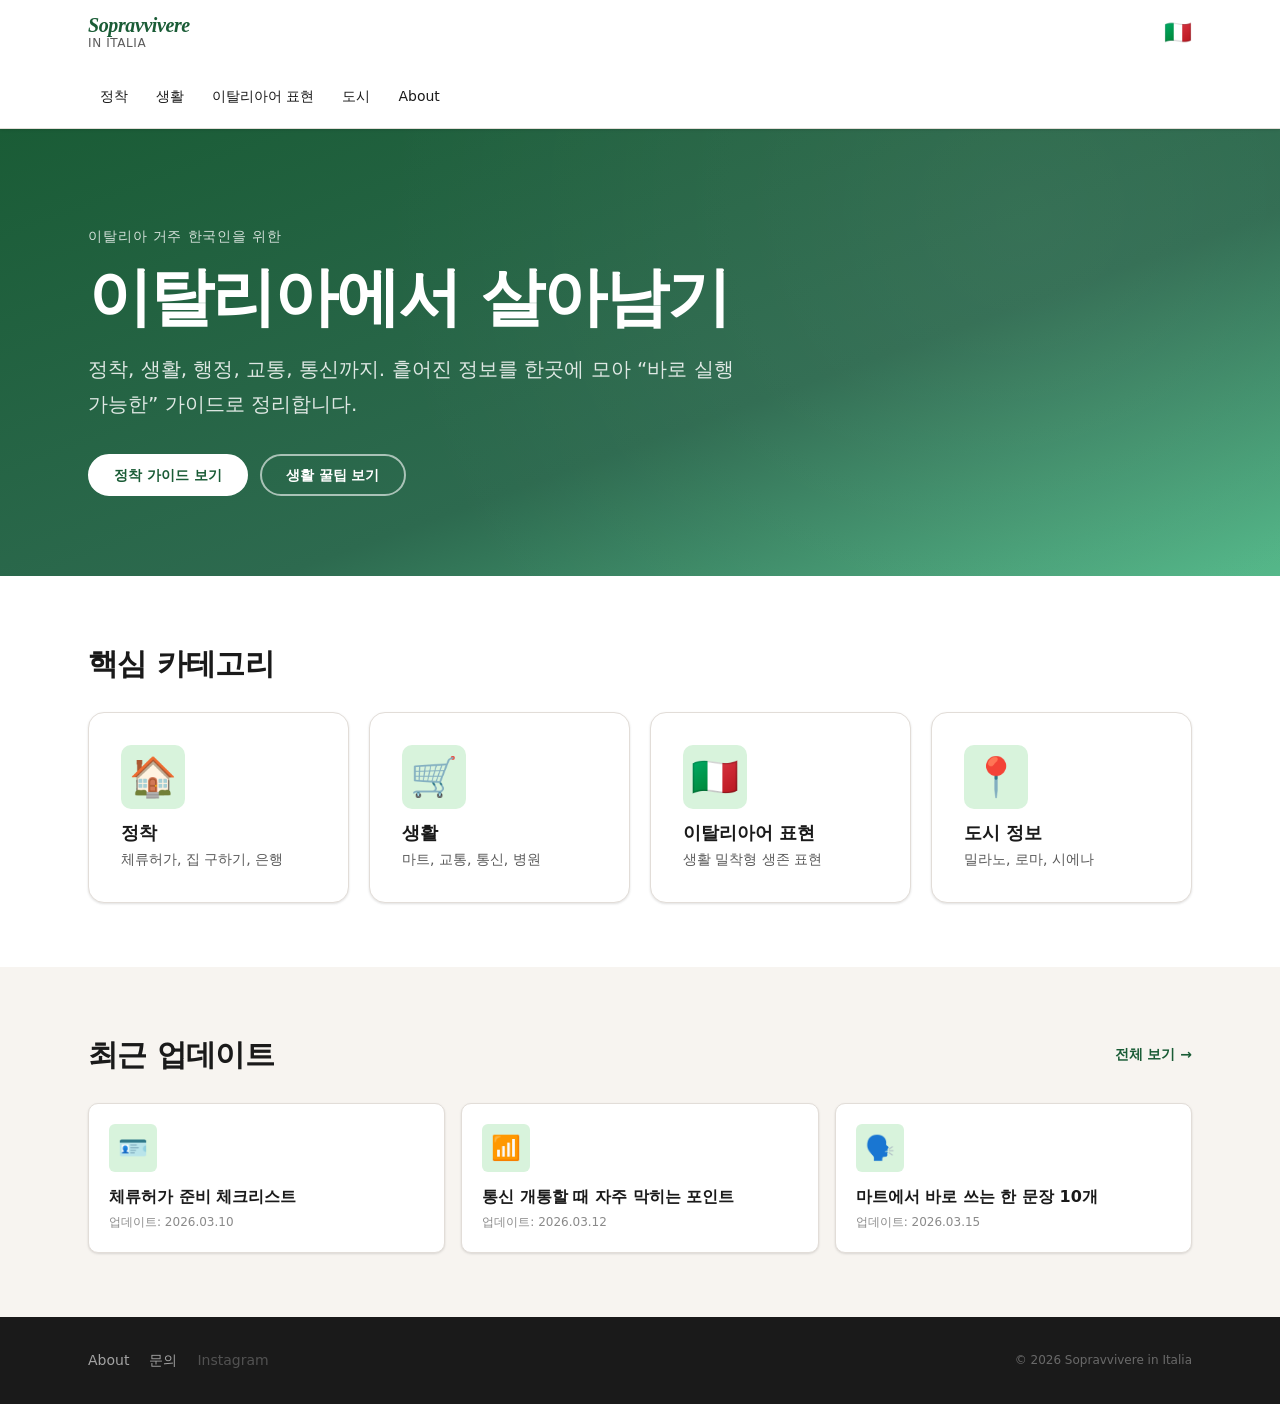
==== index.html @ 5e6b5a8c "rename to index" ====
<!doctype html>
<html lang="ko">
  <head>
    <meta charset="utf-8" />
    <meta name="viewport" content="width=device-width, initial-scale=1" />
    <title>Sopravvivere in Italia | 이탈리아 생존 가이드</title>
    <meta
      name="description"
      content="이탈리아 거주 한국인(유학생 등)을 위한 실전 정착·생활·표현 가이드 반응형 웹"
    />

    <link rel="stylesheet" href="./css/reset.css" />
    <link rel="stylesheet" href="./css/style.css" />
    <link rel="stylesheet" href="./css/responsive.css" />
  </head>

  <body>
    <a class="skip-link" href="#main">본문 바로가기</a>

    <header class="site-header">
      <div class="container header-inner">
        <button
          class="icon-btn"
          type="button"
          aria-label="메뉴 열기"
          aria-expanded="false"
          aria-controls="site-nav"
          id="menuBtn"
        >
          ☰
        </button>

        <a class="brand" href="./index.html">
          <span class="brand-title">Sopravvivere</span>
          <span class="brand-sub">in Italia</span>
        </a>

        <div class="header-right">
          <span class="badge" aria-label="이탈리아">🇮🇹</span>
        </div>
      </div>

      <nav class="site-nav" id="site-nav" aria-label="주요 메뉴">
        <div class="container nav-inner">
          <a href="./pages/settlement.html">정착</a>
          <a href="./pages/life.html">생활</a>
          <a href="./pages/italian.html">이탈리아어 표현</a>
          <a href="./pages/city-milano.html">도시</a>
          <a href="./about.html">About</a>
        </div>
      </nav>
    </header>

    <main id="main">
      <section class="hero">
        <div class="container hero-inner">
          <p class="hero-kicker">이탈리아 거주 한국인을 위한</p>
          <h1 class="hero-title">이탈리아에서 살아남기</h1>
          <p class="hero-desc">
            정착, 생활, 행정, 교통, 통신까지. 흩어진 정보를 한곳에 모아
            “바로 실행 가능한” 가이드로 정리합니다.
          </p>

          <div class="hero-actions">
            <a class="btn btn-primary" href="./pages/settlement.html">정착 가이드 보기</a>
            <a class="btn btn-secondary" href="./pages/life.html">생활 꿀팁 보기</a>
          </div>
        </div>
      </section>

      <section class="section">
        <div class="container">
          <h2 class="section-title">핵심 카테고리</h2>

          <div class="card-grid">
            <a class="card" href="./pages/settlement.html">
              <div class="card-icon" aria-hidden="true">🏠</div>
              <div class="card-body">
                <h3 class="card-title">정착</h3>
                <p class="card-desc">체류허가, 집 구하기, 은행</p>
              </div>
            </a>

            <a class="card" href="./pages/life.html">
              <div class="card-icon" aria-hidden="true">🛒</div>
              <div class="card-body">
                <h3 class="card-title">생활</h3>
                <p class="card-desc">마트, 교통, 통신, 병원</p>
              </div>
            </a>

            <a class="card" href="./pages/italian.html">
              <div class="card-icon" aria-hidden="true">🇮🇹</div>
              <div class="card-body">
                <h3 class="card-title">이탈리아어 표현</h3>
                <p class="card-desc">생활 밀착형 생존 표현</p>
              </div>
            </a>

            <a class="card" href="./pages/city-milano.html">
              <div class="card-icon" aria-hidden="true">📍</div>
              <div class="card-body">
                <h3 class="card-title">도시 정보</h3>
                <p class="card-desc">밀라노, 로마, 시에나</p>
              </div>
            </a>
          </div>
        </div>
      </section>

      <section class="section section-muted">
        <div class="container">
          <div class="section-head">
            <h2 class="section-title">최근 업데이트</h2>
            <a class="link" href="./pages/life.html">전체 보기 →</a>
          </div>

          <div class="post-list">
            <a class="post" href="./pages/settlement.html">
              <div class="post-thumb" aria-hidden="true">🪪</div>
              <div class="post-body">
                <h3 class="post-title">체류허가 준비 체크리스트</h3>
                <p class="post-meta">업데이트: 2026.03.10</p>
              </div>
              <span class="post-arrow" aria-hidden="true">›</span>
            </a>

            <a class="post" href="./pages/life.html">
              <div class="post-thumb" aria-hidden="true">📶</div>
              <div class="post-body">
                <h3 class="post-title">통신 개통할 때 자주 막히는 포인트</h3>
                <p class="post-meta">업데이트: 2026.03.12</p>
              </div>
              <span class="post-arrow" aria-hidden="true">›</span>
            </a>

            <a class="post" href="./pages/italian.html">
              <div class="post-thumb" aria-hidden="true">🗣️</div>
              <div class="post-body">
                <h3 class="post-title">마트에서 바로 쓰는 한 문장 10개</h3>
                <p class="post-meta">업데이트: 2026.03.15</p>
              </div>
              <span class="post-arrow" aria-hidden="true">›</span>
            </a>
          </div>
        </div>
      </section>
    </main>

    <footer class="site-footer">
      <div class="container footer-inner">
        <nav class="footer-nav" aria-label="푸터 링크">
          <a href="./about.html">About</a>
          <a href="./about.html#contact">문의</a>
          <a href="#" aria-disabled="true">Instagram</a>
        </nav>
        <p class="footer-copy">© 2026 Sopravvivere in Italia</p>
      </div>
    </footer>

    <script src="./js/main.js"></script>
  </body>
</html>
---- css/style.css ----
/* ============================================================
   style.css — Sopravvivere in Italia
   모바일 우선(Mobile-First) 기본 스타일
   브레이크포인트는 responsive.css에서 처리
   ============================================================ */

/* ──────────────────────────────────────────────
   1. 디자인 토큰 (CSS 커스텀 프로퍼티)
   ────────────────────────────────────────────── */
:root {
  /* 컬러 */
  --color-green-dark:   #1a5c36;
  --color-green:        #2d6a4f;
  --color-green-light:  #52b788;
  --color-green-pale:   #d8f3dc;
  --color-red:          #c0523f;
  --color-red-pale:     #fbe8e5;

  --color-bg:           #ffffff;
  --color-bg-muted:     #f7f4f0;
  --color-bg-dark:      #1a1a1a;

  --color-text:         #1a1a1a;
  --color-text-muted:   #5a5a5a;
  --color-text-light:   #8a8a8a;
  --color-border:       #e2ddd8;

  /* 타이포 */
  --font-sans: 'Pretendard', 'Apple SD Gothic Neo', 'Noto Sans KR',
               system-ui, -apple-system, sans-serif;
  --font-serif: 'Georgia', 'Times New Roman', serif;

  /* 스케일 */
  --text-xs:   0.75rem;   /*  12px */
  --text-sm:   0.875rem;  /*  14px */
  --text-base: 1rem;      /*  16px */
  --text-lg:   1.125rem;  /*  18px */
  --text-xl:   1.25rem;   /*  20px */
  --text-2xl:  1.5rem;    /*  24px */
  --text-3xl:  1.875rem;  /*  30px */
  --text-4xl:  2.25rem;   /*  36px */

  /* 간격 */
  --space-1:  0.25rem;
  --space-2:  0.5rem;
  --space-3:  0.75rem;
  --space-4:  1rem;
  --space-5:  1.25rem;
  --space-6:  1.5rem;
  --space-8:  2rem;
  --space-10: 2.5rem;
  --space-12: 3rem;
  --space-16: 4rem;

  /* 반경 */
  --radius-sm:  6px;
  --radius-md:  10px;
  --radius-lg:  16px;
  --radius-full: 9999px;

  /* 그림자 */
  --shadow-sm:  0 1px 3px rgba(0,0,0,.08), 0 1px 2px rgba(0,0,0,.05);
  --shadow-md:  0 4px 12px rgba(0,0,0,.10), 0 2px 4px rgba(0,0,0,.06);
  --shadow-lg:  0 8px 24px rgba(0,0,0,.12), 0 4px 8px rgba(0,0,0,.07);

  /* 트랜지션 */
  --transition-fast:   150ms ease;
  --transition-base:   250ms ease;

  /* 레이아웃 */
  --container-max:  1200px;
  --container-px:   var(--space-4);
  --header-height:  56px;
}

/* ──────────────────────────────────────────────
   2. 글로벌 기본값
   ────────────────────────────────────────────── */
body {
  font-family: var(--font-sans);
  font-size: var(--text-base);
  color: var(--color-text);
  background-color: var(--color-bg);
}

/* ──────────────────────────────────────────────
   3. 레이아웃 유틸리티
   ────────────────────────────────────────────── */
.container {
  width: 100%;
  max-width: var(--container-max);
  margin-inline: auto;
  padding-inline: var(--container-px);
}

/* ──────────────────────────────────────────────
   4. 접근성
   ────────────────────────────────────────────── */
.skip-link {
  position: absolute;
  top: -100%;
  left: var(--space-4);
  z-index: 9999;
  padding: var(--space-2) var(--space-4);
  background: var(--color-green-dark);
  color: #fff;
  font-size: var(--text-sm);
  border-radius: var(--radius-sm);
  transition: top var(--transition-fast);
}
.skip-link:focus {
  top: var(--space-2);
}

/* ──────────────────────────────────────────────
   5. 헤더
   ────────────────────────────────────────────── */
.site-header {
  position: sticky;
  top: 0;
  z-index: 100;
  background: var(--color-bg);
  border-bottom: 1px solid var(--color-border);
  box-shadow: var(--shadow-sm);
}

.header-inner {
  display: flex;
  align-items: center;
  justify-content: space-between;
  height: var(--header-height);
  gap: var(--space-3);
}

/* 햄버거 버튼 */
.icon-btn {
  display: flex;
  align-items: center;
  justify-content: center;
  width: 40px;
  height: 40px;
  font-size: var(--text-xl);
  border-radius: var(--radius-sm);
  color: var(--color-text);
  transition: background var(--transition-fast);
  flex-shrink: 0;
}
.icon-btn:hover,
.icon-btn:focus-visible {
  background: var(--color-bg-muted);
}

/* 브랜드 로고 */
.brand {
  display: flex;
  flex-direction: column;
  line-height: 1.1;
  gap: 1px;
}
.brand-title {
  font-size: var(--text-lg);
  font-weight: 700;
  color: var(--color-green-dark);
  letter-spacing: -0.02em;
  font-family: var(--font-serif);
  font-style: italic;
}
.brand-sub {
  font-size: var(--text-xs);
  color: var(--color-text-muted);
  letter-spacing: 0.05em;
  text-transform: uppercase;
}

/* 헤더 우측 */
.header-right {
  display: flex;
  align-items: center;
  gap: var(--space-2);
}
.badge {
  font-size: 1.4rem;
  line-height: 1;
}

/* ──────────────────────────────────────────────
   6. 네비게이션
   ────────────────────────────────────────────── */
.site-nav {
  /* 모바일: 기본 숨김 */
  display: none;
  border-top: 1px solid var(--color-border);
  background: var(--color-bg);
}
.site-nav.is-open {
  display: block;
}

.nav-inner {
  display: flex;
  flex-direction: column;
  padding-block: var(--space-3);
}
.nav-inner a {
  padding: var(--space-3) var(--space-2);
  font-size: var(--text-sm);
  font-weight: 500;
  color: var(--color-text);
  border-radius: var(--radius-sm);
  transition: background var(--transition-fast), color var(--transition-fast);
}
.nav-inner a:hover,
.nav-inner a[aria-current="page"] {
  background: var(--color-green-pale);
  color: var(--color-green-dark);
}

/* ──────────────────────────────────────────────
   7. 버튼
   ────────────────────────────────────────────── */
.btn {
  display: inline-flex;
  align-items: center;
  justify-content: center;
  gap: var(--space-2);
  padding: var(--space-3) var(--space-6);
  font-size: var(--text-sm);
  font-weight: 600;
  line-height: 1;
  border-radius: var(--radius-full);
  border: 2px solid transparent;
  transition:
    background  var(--transition-base),
    color       var(--transition-base),
    border-color var(--transition-base),
    box-shadow  var(--transition-base),
    transform   var(--transition-fast);
  white-space: nowrap;
  cursor: pointer;
}
.btn:active {
  transform: scale(0.97);
}

/* Primary: 초록 채우기 */
.btn-primary {
  background: var(--color-green-dark);
  color: #fff;
  border-color: var(--color-green-dark);
}
.btn-primary:hover,
.btn-primary:focus-visible {
  background: var(--color-green);
  border-color: var(--color-green);
  box-shadow: 0 4px 14px rgba(45,106,79,.35);
}

/* Secondary: 테두리 스타일 */
.btn-secondary {
  background: transparent;
  color: var(--color-green-dark);
  border-color: var(--color-green-dark);
}
.btn-secondary:hover,
.btn-secondary:focus-visible {
  background: var(--color-green-pale);
  box-shadow: 0 4px 14px rgba(45,106,79,.15);
}

/* 텍스트 링크 */
.link {
  font-size: var(--text-sm);
  font-weight: 600;
  color: var(--color-green-dark);
  transition: color var(--transition-fast);
}
.link:hover {
  color: var(--color-green);
  text-decoration: underline;
  text-underline-offset: 3px;
}

/* ──────────────────────────────────────────────
   8. 히어로 섹션
   ────────────────────────────────────────────── */
.hero {
  background: linear-gradient(
    160deg,
    var(--color-green-dark) 0%,
    var(--color-green) 60%,
    var(--color-green-light) 100%
  );
  color: #fff;
  padding-block: var(--space-16) var(--space-12);
  position: relative;
  overflow: hidden;
}
.hero::before {
  /* 배경 장식 */
  content: '';
  position: absolute;
  inset: 0;
  background-image: radial-gradient(circle at 80% 20%, rgba(255,255,255,.06) 0%, transparent 60%);
  pointer-events: none;
}

.hero-inner {
  position: relative;
  z-index: 1;
}

.hero-kicker {
  font-size: var(--text-sm);
  font-weight: 500;
  letter-spacing: 0.06em;
  text-transform: uppercase;
  opacity: .8;
  margin-bottom: var(--space-3);
}
.hero-title {
  font-size: var(--text-3xl);
  font-weight: 800;
  line-height: 1.2;
  letter-spacing: -0.03em;
  margin-bottom: var(--space-4);
}
.hero-desc {
  font-size: var(--text-base);
  line-height: 1.75;
  opacity: .85;
  max-width: 52ch;
  margin-bottom: var(--space-8);
}

.hero-actions {
  display: flex;
  flex-wrap: wrap;
  gap: var(--space-3);
}
/* 히어로 안에서는 버튼 색 반전 */
.hero-actions .btn-primary {
  background: #fff;
  color: var(--color-green-dark);
  border-color: #fff;
}
.hero-actions .btn-primary:hover {
  background: var(--color-green-pale);
  border-color: var(--color-green-pale);
  box-shadow: 0 4px 14px rgba(0,0,0,.20);
}
.hero-actions .btn-secondary {
  color: #fff;
  border-color: rgba(255,255,255,.6);
}
.hero-actions .btn-secondary:hover {
  background: rgba(255,255,255,.15);
  border-color: #fff;
  box-shadow: none;
}

/* ──────────────────────────────────────────────
   9. 섹션 공통
   ────────────────────────────────────────────── */
.section {
  padding-block: var(--space-12);
}
.section-muted {
  background: var(--color-bg-muted);
}

.section-title {
  font-size: var(--text-2xl);
  font-weight: 700;
  letter-spacing: -0.02em;
  color: var(--color-text);
  margin-bottom: var(--space-6);
}

.section-head {
  display: flex;
  align-items: center;
  justify-content: space-between;
  margin-bottom: var(--space-6);
}
.section-head .section-title {
  margin-bottom: 0;
}

/* ──────────────────────────────────────────────
   10. 카드 그리드
   ────────────────────────────────────────────── */
.card-grid {
  display: grid;
  /* 모바일: 1열 */
  grid-template-columns: 1fr;
  gap: var(--space-4);
}

/* ──────────────────────────────────────────────
   11. 카드 컴포넌트
   ────────────────────────────────────────────── */
.card {
  display: flex;
  flex-direction: row;
  align-items: center;
  gap: var(--space-4);
  padding: var(--space-5);
  background: var(--color-bg);
  border: 1px solid var(--color-border);
  border-radius: var(--radius-lg);
  box-shadow: var(--shadow-sm);
  transition:
    box-shadow var(--transition-base),
    transform  var(--transition-base),
    border-color var(--transition-base);
  text-decoration: none;
  color: var(--color-text);
}
.card:hover,
.card:focus-visible {
  box-shadow: var(--shadow-md);
  transform: translateY(-2px);
  border-color: var(--color-green-light);
}
.card:active {
  transform: translateY(0);
}

.card-icon {
  font-size: 2rem;
  line-height: 1;
  flex-shrink: 0;
  width: 52px;
  height: 52px;
  display: flex;
  align-items: center;
  justify-content: center;
  background: var(--color-green-pale);
  border-radius: var(--radius-md);
}
.card-body {
  flex: 1;
  min-width: 0;
}
.card-title {
  font-size: var(--text-base);
  font-weight: 700;
  color: var(--color-text);
  margin-bottom: var(--space-1);
  line-height: 1.3;
}
.card-desc {
  font-size: var(--text-sm);
  color: var(--color-text-muted);
  line-height: 1.5;
  white-space: nowrap;
  overflow: hidden;
  text-overflow: ellipsis;
}

/* ──────────────────────────────────────────────
   12. 포스트 리스트
   ────────────────────────────────────────────── */
.post-list {
  display: flex;
  flex-direction: column;
  gap: var(--space-3);
}

.post {
  display: flex;
  align-items: center;
  gap: var(--space-4);
  padding: var(--space-4) var(--space-5);
  background: var(--color-bg);
  border: 1px solid var(--color-border);
  border-radius: var(--radius-md);
  box-shadow: var(--shadow-sm);
  text-decoration: none;
  color: var(--color-text);
  transition:
    box-shadow   var(--transition-base),
    border-color var(--transition-base),
    transform    var(--transition-base);
}
.post:hover,
.post:focus-visible {
  box-shadow: var(--shadow-md);
  border-color: var(--color-green-light);
  transform: translateX(3px);
}

.post-thumb {
  font-size: 1.5rem;
  line-height: 1;
  flex-shrink: 0;
  width: 44px;
  height: 44px;
  display: flex;
  align-items: center;
  justify-content: center;
  background: var(--color-green-pale);
  border-radius: var(--radius-sm);
}
.post-body {
  flex: 1;
  min-width: 0;
}
.post-title {
  font-size: var(--text-base);
  font-weight: 600;
  color: var(--color-text);
  margin-bottom: var(--space-1);
  white-space: nowrap;
  overflow: hidden;
  text-overflow: ellipsis;
}
.post-meta {
  font-size: var(--text-xs);
  color: var(--color-text-light);
}
.post-arrow {
  font-size: var(--text-xl);
  color: var(--color-text-light);
  flex-shrink: 0;
  transition: transform var(--transition-fast), color var(--transition-fast);
}
.post:hover .post-arrow {
  transform: translateX(3px);
  color: var(--color-green-dark);
}

/* ──────────────────────────────────────────────
   13. 푸터
   ────────────────────────────────────────────── */
.site-footer {
  background: var(--color-bg-dark);
  color: rgba(255,255,255,.7);
  padding-block: var(--space-8);
}

.footer-inner {
  display: flex;
  flex-direction: column;
  align-items: center;
  gap: var(--space-4);
  text-align: center;
}

.footer-nav {
  display: flex;
  flex-wrap: wrap;
  justify-content: center;
  gap: var(--space-2) var(--space-5);
}
.footer-nav a {
  font-size: var(--text-sm);
  color: rgba(255,255,255,.6);
  transition: color var(--transition-fast);
}
.footer-nav a:hover {
  color: #fff;
}
.footer-nav a[aria-disabled="true"] {
  cursor: default;
  opacity: .4;
  pointer-events: none;
}

.footer-copy {
  font-size: var(--text-xs);
  color: rgba(255,255,255,.35);
}
---- css/responsive.css ----
/* ============================================================
   responsive.css — Sopravvivere in Italia
   모바일 우선 브레이크포인트 재정의
   ─────────────────────────────────────────────
   sm  : 480px  (큰 폰 / 소형 폰 가로)
   md  : 768px  (태블릿 세로 · 카드 2열)
   lg  : 1024px (태블릿 가로 · 카드 4열)
   xl  : 1200px (데스크톱)
   ============================================================ */

/* ──────────────────────────────────────────────
   sm : 480px 이상
   ────────────────────────────────────────────── */
@media (min-width: 480px) {
  :root {
    --container-px: 1.5rem;
  }

  /* 히어로 타이틀 살짝 키우기 */
  .hero-title {
    font-size: var(--text-4xl);
  }

  /* 카드: 가로 배치 유지, 아이콘 크기 여유 */
  .card-icon {
    width: 56px;
    height: 56px;
    font-size: 2.1rem;
  }
}

/* ──────────────────────────────────────────────
   md : 768px 이상 — 핵심 분기점
   ────────────────────────────────────────────── */
@media (min-width: 768px) {
  :root {
    --container-px: 2rem;
    --header-height: 64px;
  }

  /* ── 헤더 ── */
  /* 햄버거 버튼: 태블릿부터 숨김 */
  .icon-btn {
    display: none;
  }

  /* ── 네비게이션: 항상 표시, 가로 배치 ── */
  .site-nav {
    display: block !important; /* is-open 여부 무관하게 항상 노출 */
    border-top: none;
    background: transparent;
  }
  .nav-inner {
    flex-direction: row;
    align-items: center;
    gap: var(--space-1);
    padding-block: 0;
    height: var(--header-height);
  }
  .nav-inner a {
    padding: var(--space-2) var(--space-3);
    font-size: var(--text-sm);
    height: 100%;
    display: flex;
    align-items: center;
  }

  /* ── 브랜드 좌측 고정 ── */
  .header-inner {
    /* 로고 좌, 네비 중앙, 뱃지 우 구조 */
    justify-content: flex-start;
    gap: var(--space-8);
  }
  .site-nav {
    flex: 1;
  }
  .header-right {
    margin-left: auto;
  }

  /* ── 히어로 ── */
  .hero {
    padding-block: 5rem 4rem;
  }
  .hero-title {
    font-size: 3rem;
  }
  .hero-desc {
    font-size: var(--text-lg);
  }

  /* ── 카드 그리드: 2열 ── */
  .card-grid {
    grid-template-columns: repeat(2, 1fr);
    gap: var(--space-5);
  }

  /* 태블릿에서 카드: 세로 레이아웃으로 전환 */
  .card {
    flex-direction: column;
    align-items: flex-start;
    gap: var(--space-3);
    padding: var(--space-6);
  }
  .card-icon {
    width: 60px;
    height: 60px;
    font-size: 2.2rem;
  }
  .card-desc {
    white-space: normal;  /* 세로 카드에서 말줄임 해제 */
  }

  /* ── 포스트 리스트 ── */
  .post-title {
    white-space: normal;
  }

  /* ── 섹션 ── */
  .section {
    padding-block: var(--space-16);
  }
  .section-title {
    font-size: var(--text-3xl);
  }

  /* ── 푸터 ── */
  .footer-inner {
    flex-direction: row;
    justify-content: space-between;
    text-align: left;
  }
}

/* ──────────────────────────────────────────────
   lg : 1024px 이상 — 카드 4열
   ────────────────────────────────────────────── */
@media (min-width: 1024px) {
  :root {
    --container-px: 2.5rem;
  }

  /* ── 카드 그리드: 4열 ── */
  .card-grid {
    grid-template-columns: repeat(4, 1fr);
    gap: var(--space-5);
  }

  /* ── 히어로 ── */
  .hero {
    padding-block: 6rem 5rem;
  }
  .hero-title {
    font-size: 3.5rem;
  }

  /* ── 브랜드 타이틀 ── */
  .brand-title {
    font-size: var(--text-xl);
  }

  /* ── 포스트 리스트: 3열 그리드 ── */
  .post-list {
    display: grid;
    grid-template-columns: repeat(3, 1fr);
    gap: var(--space-4);
  }
  .post {
    flex-direction: column;
    align-items: flex-start;
    gap: var(--space-3);
    padding: var(--space-5);
  }
  .post:hover {
    transform: translateY(-2px);  /* 가로 슬라이드 → 위로 부상 */
  }
  .post-thumb {
    width: 48px;
    height: 48px;
  }
  .post-title {
    font-size: var(--text-base);
    white-space: normal;
  }
  .post-arrow {
    display: none; /* 그리드 카드에서는 화살표 숨김 */
  }
}

/* ──────────────────────────────────────────────
   xl : 1200px 이상 — 여백 확장
   ────────────────────────────────────────────── */
@media (min-width: 1200px) {
  :root {
    --container-px: 3rem;
  }

  .hero-title {
    font-size: 4rem;
  }
  .hero-desc {
    font-size: var(--text-xl);
  }

  .card {
    padding: var(--space-8);
  }
  .card-icon {
    width: 64px;
    height: 64px;
    font-size: 2.4rem;
  }
  .card-title {
    font-size: var(--text-lg);
  }
}

/* ──────────────────────────────────────────────
   접근성: 움직임 줄이기 설정
   ────────────────────────────────────────────── */
@media (prefers-reduced-motion: reduce) {
  *,
  *::before,
  *::after {
    animation-duration: 0.01ms !important;
    animation-iteration-count: 1 !important;
    transition-duration: 0.01ms !important;
  }
  html {
    scroll-behavior: auto;
  }
}

/* ──────────────────────────────────────────────
   다크모드 (OS 설정 감지)
   ────────────────────────────────────────────── */
@media (prefers-color-scheme: dark) {
  :root {
    --color-bg:          #121212;
    --color-bg-muted:    #1e1e1e;
    --color-text:        #f0ede8;
    --color-text-muted:  #a0a0a0;
    --color-text-light:  #6a6a6a;
    --color-border:      #2e2e2e;
    --color-green-pale:  rgba(82,183,136,.15);
    --shadow-sm:  0 1px 3px rgba(0,0,0,.4);
    --shadow-md:  0 4px 12px rgba(0,0,0,.5);
  }

  .site-header {
    background: var(--color-bg);
    border-bottom-color: var(--color-border);
  }
  .site-nav {
    background: var(--color-bg);
  }
  .card,
  .post {
    background: #1a1a1a;
    border-color: var(--color-border);
  }
  .hero-actions .btn-primary {
    background: #fff;
    color: var(--color-green-dark);
  }
}
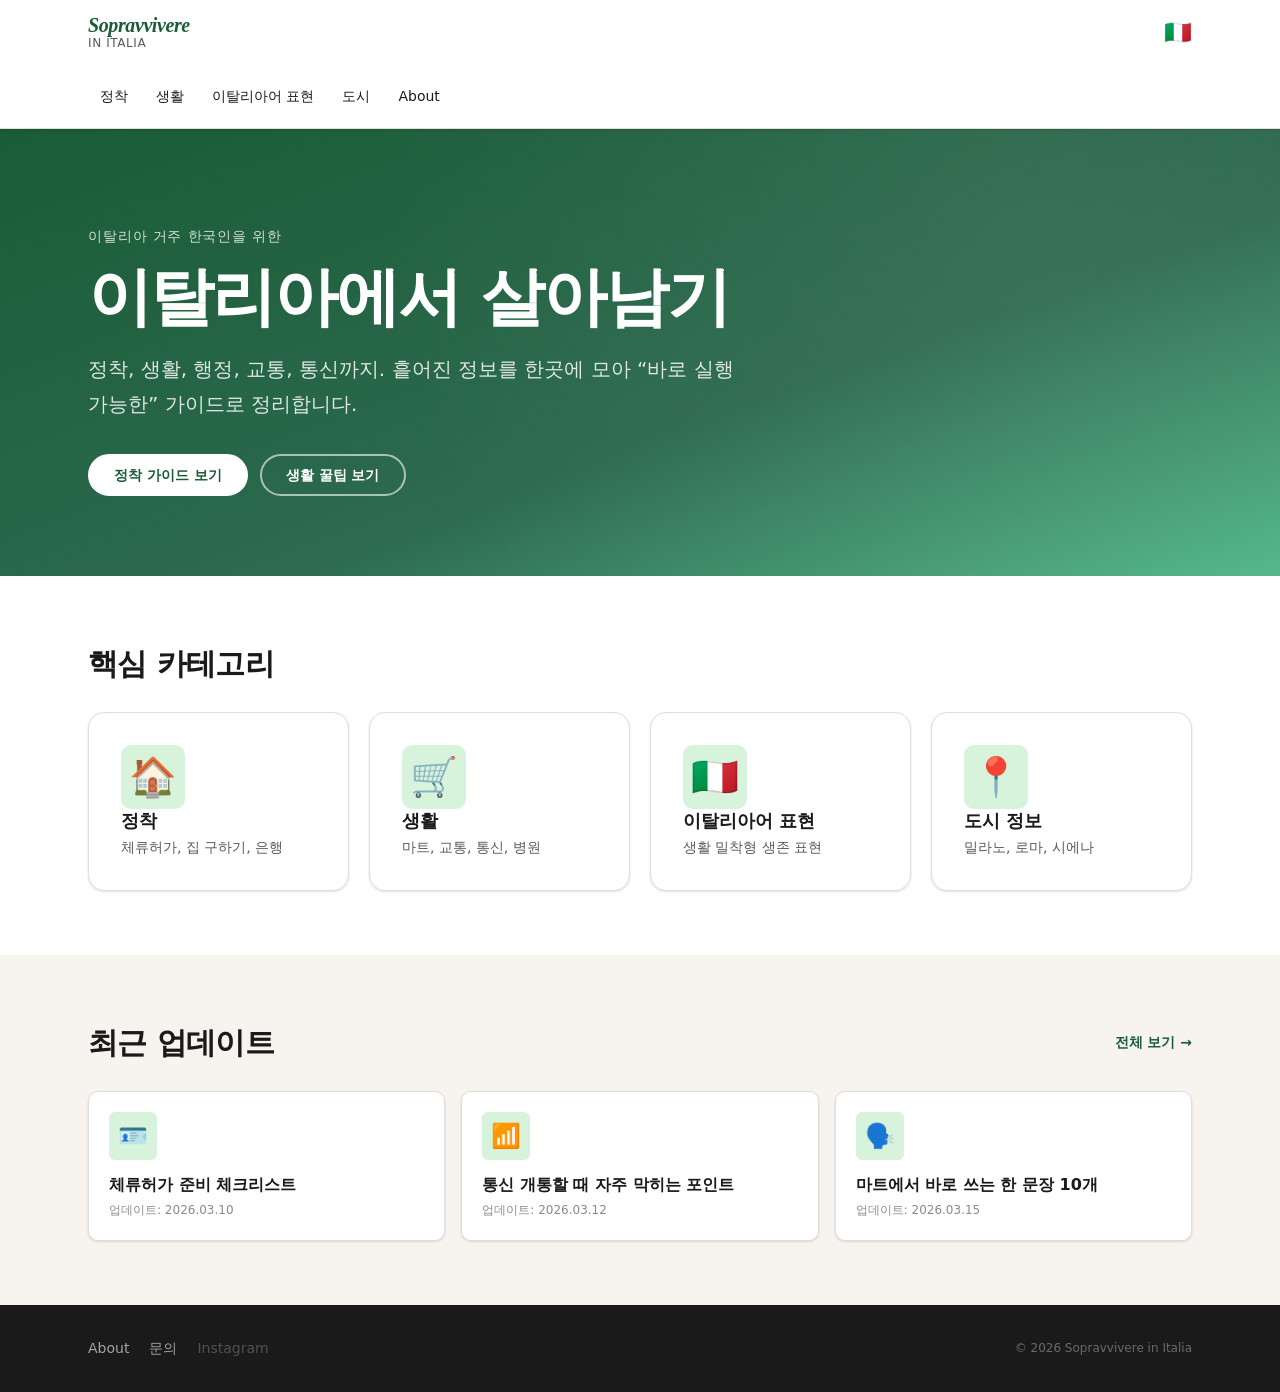
==== commit 29cec4f8: "update website" ====
--- a/index.html
+++ b/index.html
@@ -97,7 +97,7 @@
               </div>
             </a>
 
-            <a class="card" href="./pages/city-milano.html">
+            <a class="card" href="./pages/city.html">
               <div class="card-icon" aria-hidden="true">📍</div>
               <div class="card-body">
                 <h3 class="card-title">도시 정보</h3>
--- a/css/style.css
+++ b/css/style.css
@@ -570,4 +570,16 @@
 .footer-copy {
   font-size: var(--text-xs);
   color: rgba(255,255,255,.35);
+}
+
+/* 카드 전체 클릭 가능 */
+.card {
+  display: block;
+  text-decoration: none;
+  color: inherit;
+}
+
+.card:hover {
+  transform: translateY(-2px);
+  transition: 0.2s ease;
 }
